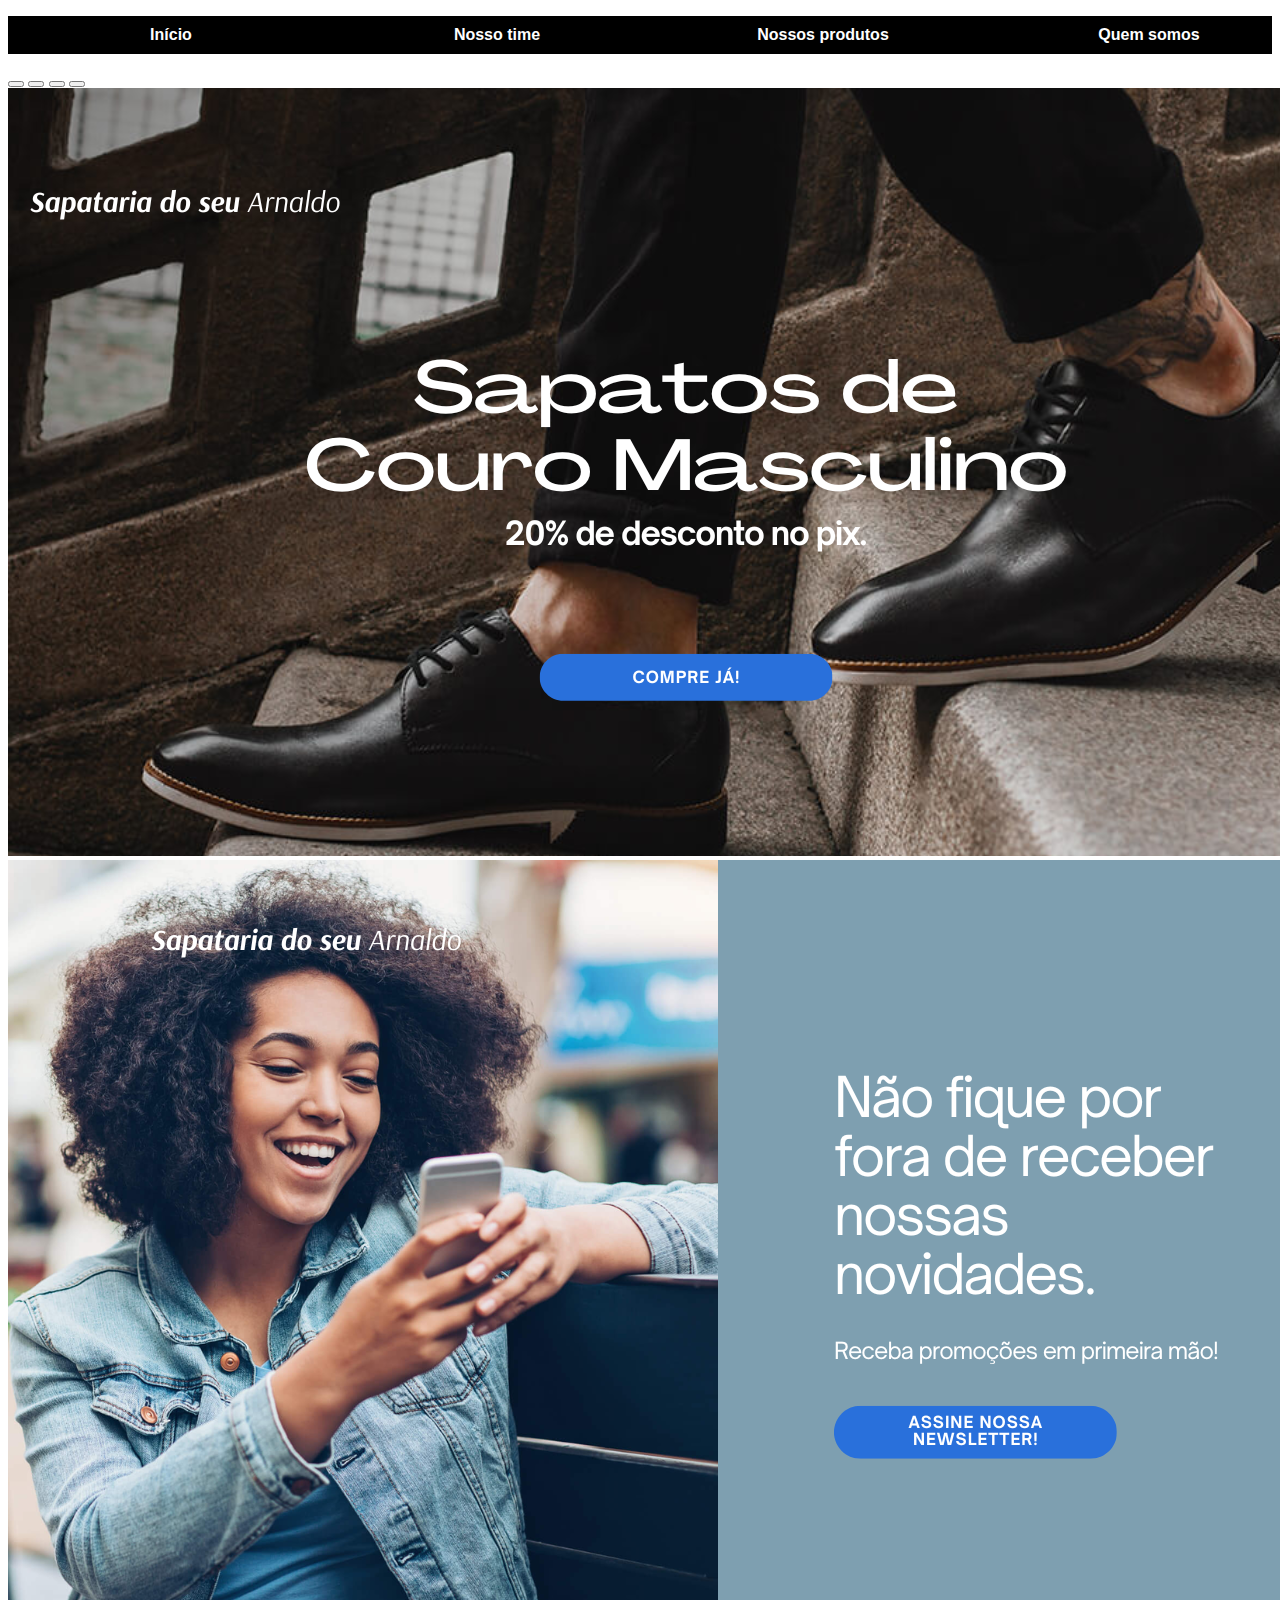
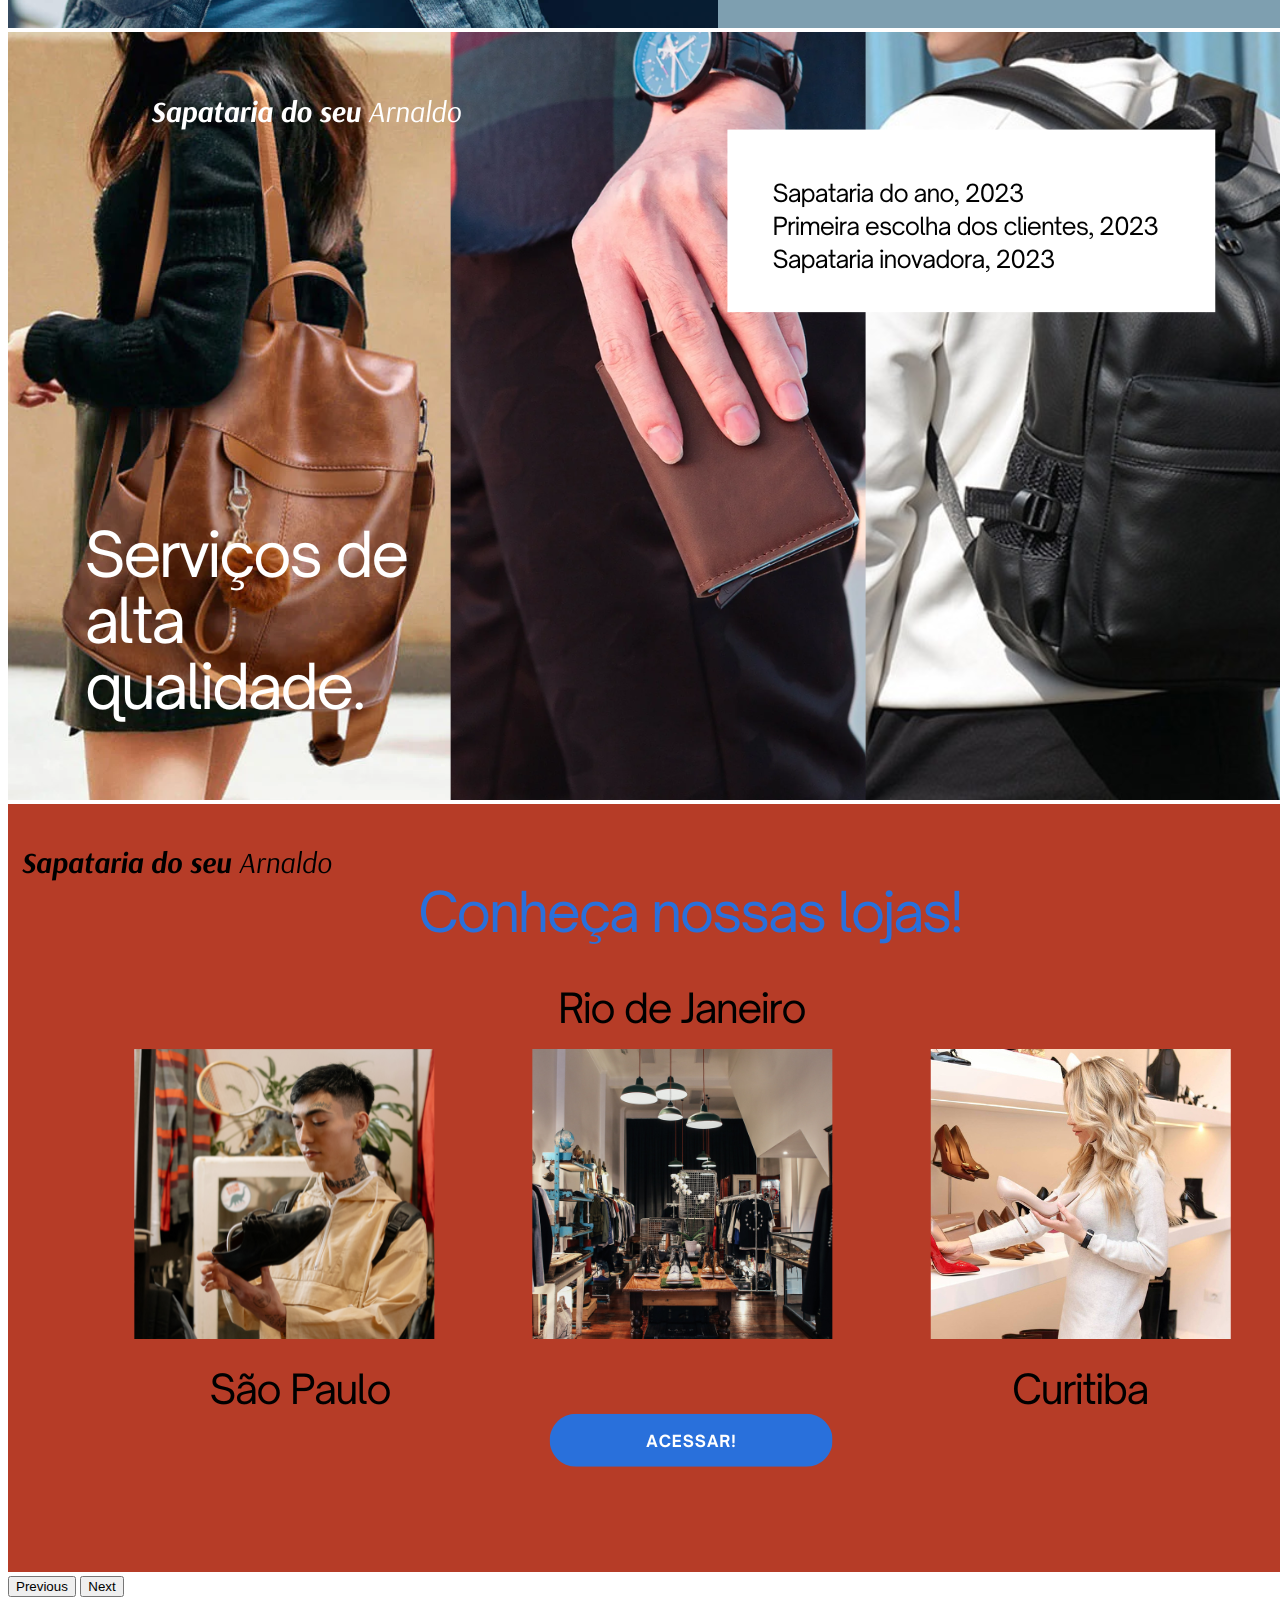
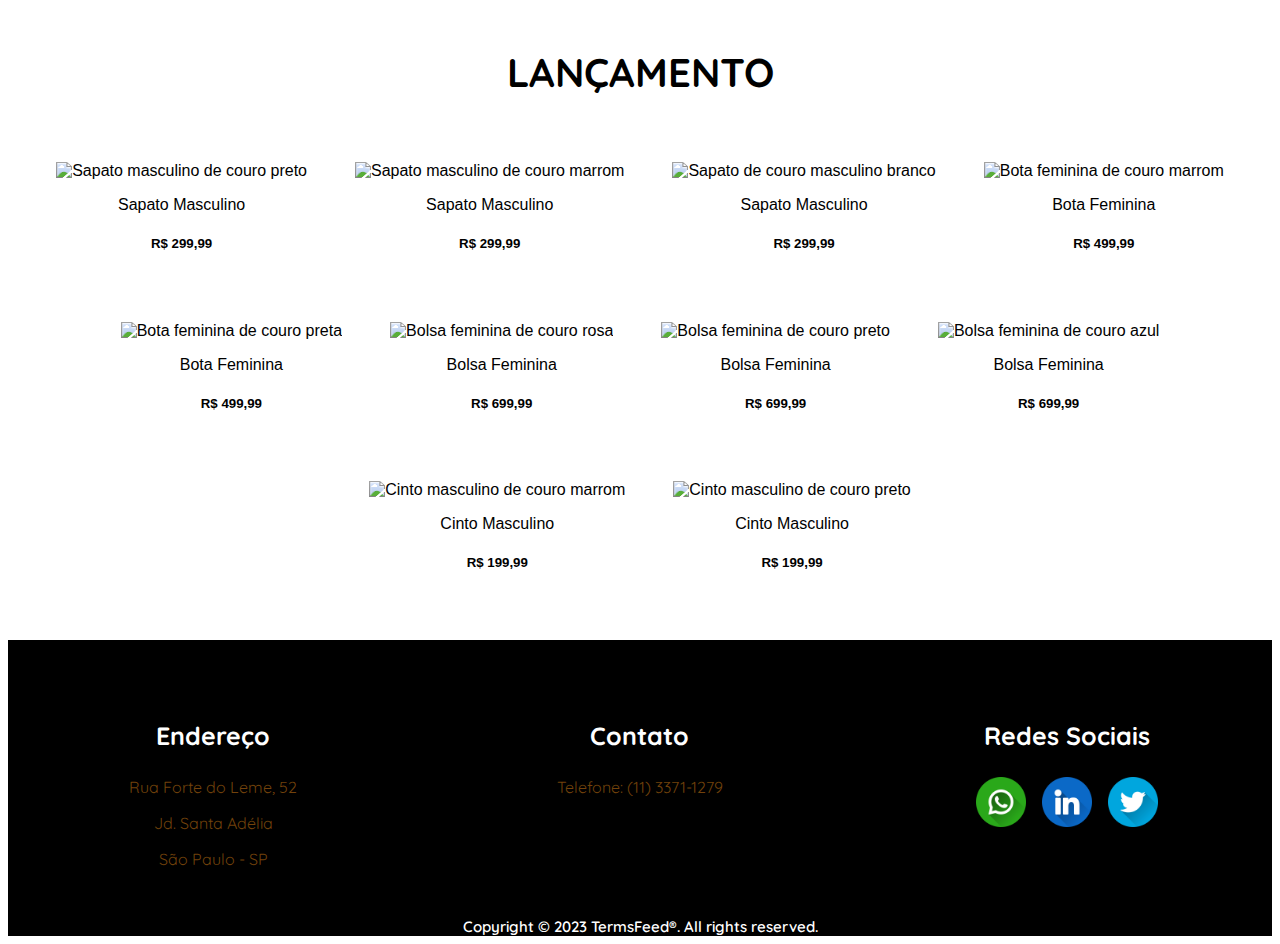
==== index.html @ aec7cbf8 "Finalizando o index" ====
<!DOCTYPE html>
<html lang="pt-br">
<head>
    <meta charset="utf-8">
    <meta name="viewport" content="width=device-width, initial-scale=1">
    <meta name="author" content="Mayara Franciele">
    <link rel="stylesheet" href="reset.css">
    <link rel="stylesheet" href="style.css">
    <link rel="preconnect" href="https://fonts.googleapis.com">
    <link rel="preconnect" href="https://fonts.gstatic.com" crossorigin>
    <link href="https://fonts.googleapis.com/css2?family=Quicksand:wght@400;600;700&display=swap" rel="stylesheet">
    <link href="https://cdn.jsdelivr.net/npm/bootstrap@5.3.0/dist/css/bootstrap.min.css" rel="stylesheet"
        integrity="sha384-9ndCyUaIbzAi2FUVXJi0CjmCapSmO7SnpJef0486qhLnuZ2cdeRhO02iuK6FUUVM" crossorigin="anonymous">
    <title>Sapataria do seu Arnaldo</title>
</head>

<body>
    <nav>
        <ul class="navbar container">
            <li class="items-menu">
                <a href="index.html" class="link-menu" data-test="index">Início</a>
            </li>
            <li class="items-menu">
                <a href="sobre-nos.html" class="link-menu" data-test="sobre-nos">Nosso time</a>
            </li>
            <li class="items-menu">
                <a href="catalogo.html" class="link-menu" data-test="catalogo">Nossos produtos</a>
            </li>
            <li class="items-menu">
                <a href="contato.html" class="link-menu" data-test="contato">Quem somos</a>
            </li>
        </ul>
    </nav>

    <div class="container">
        <div id="carouselExampleIndicators" class="carousel slide">
            <div class="carousel-indicators">
                <button type="button" data-bs-target="#carouselExampleIndicators" data-bs-slide-to="0" class="active"
                    aria-current="true" aria-label="Slide 1"></button>
                <button type="button" data-bs-target="#carouselExampleIndicators" data-bs-slide-to="1"
                    aria-label="Slide 2"></button>
                <button type="button" data-bs-target="#carouselExampleIndicators" data-bs-slide-to="2"
                    aria-label="Slide 3"></button>
                    <button type="button" data-bs-target="#carouselExampleIndicators" data-bs-slide-to="3"
                    aria-label="Slide 4"></button>
            </div>
            <div class="carousel-inner">
                <div class="carousel-item active">
                    <img src="./img/Slide1.png" class="d-block w-100" alt="...">
                </div>
                <div class="carousel-item">
                    <img src="./img/Slide2.png" class="d-block w-100" alt="...">
                </div>
                <div class="carousel-item">
                    <img src="./img/Slide3.png" class="d-block w-100" alt="...">
                </div>
                <div class="carousel-item">
                    <img src="./img/Slide4.png" class="d-block w-100" alt="...">
                </div>
            </div>
            <button class="carousel-control-prev" type="button" data-bs-target="#carouselExampleIndicators"
                data-bs-slide="prev">
                <span class="carousel-control-prev-icon" aria-hidden="true"></span>
                <span class="visually-hidden">Previous</span>
            </button>
            <button class="carousel-control-next" type="button" data-bs-target="#carouselExampleIndicators"
                data-bs-slide="next">
                <span class="carousel-control-next-icon" aria-hidden="true"></span>
                <span class="visually-hidden">Next</span>
            </button>
        </div>
    </div>

    <div class="title-products">
        <h2>LANÇAMENTO</h2>
    </div>

    <div class="products">
        <div class="pics-index">
            <img src="./img/oregon-shoe.avif" alt="Sapato masculino de couro preto">
            <p>Sapato Masculino</p>
            <h5> R$ 299,99 </h5>
        </div> <!-- div produtos -->

        <div class="pics-index">
            <img src="./img/brown-shoe.avif" alt="Sapato masculino de couro marrom">
            <p>Sapato Masculino</p>
            <h5> R$ 299,99 </h5>
        </div> <!-- div produtos -->

        <div class="pics-index">
            <img src="./img/white-shoe.avif" alt="Sapato de couro masculino branco">
            <p>Sapato Masculino</p>
            <h5> R$ 299,99 </h5>
        </div> <!-- div produtos -->

        <div class="pics-index">
            <img src="./img/brown-boot.avif" alt="Bota feminina de couro marrom">
            <p>Bota Feminina</p>
            <h5> R$ 499,99 </h5>
        </div> <!-- div produtos -->

        <div class="pics-index">
            <img src="./img/black-boot.avif" alt="Bota feminina de couro preta"> <!--sapatos até aqui-->
            <p>Bota Feminina</p>
            <h5> R$ 499,99 </h5>
        </div> <!-- div produtos -->

        <div class="pics-index">
            <img src="./img/pink-bag.webp" alt="Bolsa feminina de couro rosa"> <!--bolsas daqui em diante-->
            <p>Bolsa Feminina</p>
            <h5> R$ 699,99 </h5>
        </div> <!-- div fotos -->

        <div class="pics-index">
            <img src="./img/black-bag.webp" alt="Bolsa feminina de couro preto">
            <p>Bolsa Feminina</p>
            <h5> R$ 699,99 </h5>
        </div> <!-- div fotos -->

        <div class="pics-index">
            <img src="./img/blue-bag.webp" alt="Bolsa feminina de couro azul">
            <p>Bolsa Feminina</p>
            <h5> R$ 699,99 </h5>
        </div> <!-- div fotos -->

        <div class="pics-index">
            <img src="./img/brown-belt.jpg" alt="Cinto masculino de couro marrom"> <!--cintos daqui em diante-->
            <p>Cinto Masculino</p>
            <h5> R$ 199,99 </h5>
        </div> <!-- div fotos -->

        <div class="pics-index">
            <img src="./img/black-belt.webp" alt="Cinto masculino de couro preto">
            <p>Cinto Masculino</p>
            <h5> R$ 199,99 </h5>
        </div> <!-- div fotos -->
    </div> <!-- div dos produtos -->

    <footer>
        <div class="footer">
            <div>
                <h3> Endereço </h3>
                <p> Rua Forte do Leme, 52 </p>
                <p> Jd. Santa Adélia </p>
                <p> São Paulo - SP </p>
            </div>
            <div>
                <h3> Contato </h3>
                <p>Telefone: (11) 3371-1279 </p>
            </div>
            <div>
                <h3>Redes Sociais</h3>
                <div class="redes-sociais">
                    <a href="https://web.whatsapp.com/" target="_blank">
                        <img src="./img/wpp-icon.png" alt="icone do whatsApp" height="50">
                    </a>
                    <a href="https://br.linkedin.com/" target="_blank">
                        <img src="./img/linkedin-icon.png" alt="icone do linkedin" height="50">
                    </a>
                    <a href="https://twitter.com/" target="_blank">
                        <img src="./img/tt-icon.png" alt="icone do twitter" height="50">
                    </a>
                </div>
                
            </div>
        </div>
        <p class="copy"> Copyright © 2023 TermsFeed®. All rights reserved. </p>
    </footer>

    <script src="https://cdn.jsdelivr.net/npm/bootstrap@5.3.0/dist/js/bootstrap.bundle.min.js"
        integrity="sha384-geWF76RCwLtnZ8qwWowPQNguL3RmwHVBC9FhGdlKrxdiJJigb/j/68SIy3Te4Bkz"
        crossorigin="anonymous"></script>
</body>
</html>
---- style.css ----
:root{
    --cor-principal: #72420b;
}

body{
    box-sizing: border-box;
    background-color: #fff;
    font-family: 'Opens Sans', sans-serif;
    text-decoration: none; /* com esse comando eu posso tirar o sublinhado do link */
    list-style: none; /* com esse comando eu consigo tirar o pontinho do link */
}
/* página inicial */

.navbar{
    display: flex;
    font-size: 1rem;
    gap: 5rem;
    flex-wrap: wrap;
}

nav{
    background-color: #000;
}

.navbar a{
    color: #fff;
    font-weight: 700;
    transition: 0.3s;
    text-decoration: none;
}

.navbar a:hover{
    color: var(--cor-principal);
}

.items-menu{
    padding: 0;
    display: flex;
    align-items: center;
    justify-content: center;
    flex: 1 1 100px;
}

.link-menu{
    display: block;
    padding: 10px;
}

.title-products h2{
    font-size: 40px;
    margin-top: 50px;
    text-align: center;
    font-family: 'Quicksand', sans-serif;
}

.banner button{
    background-color: var(--cor-principal);
    padding: 1rem 3rem 1rem;
    border-radius: 5px;
    color:#ffffff;
    font-size: 1rem;
    cursor: pointer;
    transition: 0.3s;
}

.banner button:hover{
    background-color:var(--cor-principal);
    transform: scaleY(1.2);
}

section h2{
    align-items: center;
    text-align: center;
    font-size: 2rem;
}

.products{
    display:flex;
    justify-content: center;
    flex-wrap: wrap;
    gap: 3rem;
    padding-top: 2rem;
    text-align: center;
}

.pics-index img{
    width: 200px;
    height: auto;
    transition: 0.35s ease;
    cursor: pointer;
}

.pics-index img:hover{
    transform: scale(0.9) translateY(5px);
}
/* rodape da página inicial */
.footer{
    display: grid;
    grid-template-columns: repeat(3, 2fr);
    text-align: center;
    justify-content: space-around;
    gap: 5rem;
    background-color: #000;
    padding: 2rem;
    margin-top: 3rem;
    display: grid;
    font-family: 'Quicksand', sans-serif;
}

.footer h3{
    color:#fff;
    font-size: 25px;
    margin-bottom: 1.6rem;
    margin-top: 3rem;
    font-family: 'Quicksand', sans-serif;
}

.footer p{
    color: #72420b;
}

.redes-sociais{
    display: flex;
    align-items: inherit;
    gap: 1rem;
    justify-content: center;
    cursor: pointer;
}

.copy{
    font-size: 15px;
    font-weight: 600;
    color: #fff;
    text-align: center;
    background-color: #000;
    font-family: 'Quicksand', sans-serif;
    margin: 0%;
}

/* página sobre nós */
.title-about-us{
    margin: 5px 5px 5px 30px;
    font-size: 35px;
    padding: 30px 30px;
    font-family: 'Quicksand', sans-serif;
}

.subtitle-about-us{
    margin: 5px 5px 5px 5px;
    font-size: 20px;
    padding: 30px 30px;
    font-family: 'Quicksand', sans-serif;
}

.title-arnaldo{
    margin: 10px 10px 10px 30px;
    font-size: 35px;
    padding: 30px 30px;
    text-align: center;
    font-family: 'Quicksand', sans-serif;
}

.subtitle-arnaldo{
    margin: 10px 10px 10px 10px;
    font-size: 20px;
    padding: 30px 30px;
    font-family: 'Quicksand', sans-serif;
}

/* .profile-arnaldo{
    border-radius: 50%;
    margin-top: 50px;
} */

.store-photo{
    border-radius: 4%;
}
/* Com o main eu posso mudar o fundo da página sobre nós sem alterar o texto e imagem */
main{
    padding: 50px 0px;
    display: flex;
    justify-content: space-around;
}

section,
aside{
    width: 45%;
}

section header{
    padding: 5px;
    text-align: center;
}

section div{
    padding: 5px;
    text-align: center;
}

aside header{
    padding: 5px;
    text-align: center;
}

aside div{
    padding: 5px;
    text-align: center;
}
/* página de contato */
.contact-form{
    font-family: 'Quicksand', sans-serif;
    position: relative;
    display: flex;
    justify-content: center;
    align-items: center;
    width: 50%;
    height: 100%;
    padding: 5px 100px;
    margin-top: 80px;
}

 .right{
     margin-top: 150px;
     margin-right: 50px;
} 

.left{
    margin-bottom: 150px;
}

.left h2{
    margin-bottom: 1rem;
}

.hour p{
    font-size: 20px;
    font-family: 'Quicksand', sans-serif;
    margin-top: 5px;  
}

.hour h2{
  margin-top: 8px;  
  position:relative;
  padding-bottom: 10px;
  margin-bottom: 10px;
  font-size: 25px;
  font-family: 'Quicksand', sans-serif;
}



.social-media img{
    cursor: pointer;
}

.newsletter{
    background-color: #EFF2F7;
}

.newsletter h1{
    font-family: 'Quicksand', sans-serif;
    font-size: 50px;
    text-align: center;
    padding-top: 1rem;
}

.newsletter h3{
    font-family: 'Quicksand', sans-serif;
    font-size: 30px;
    text-align: center;
}

.newsletter p{
    font-family: 'Quicksand', sans-serif;
    font-size: 10px;
    text-align: center;
    padding-bottom: 1rem;
}

.btn-newsletter{
    background-color:  var(--cor-principal);
    cursor: pointer;
    outline: none;
    border: none;
    color: #fff;
    transition: .3s;
    border-radius: 20px;
    width: 5%;
    height: 3%;
}

.btn-newsletter:hover{
    background-color:#b1aba4;
}

.field-news{
    width: 10%;
    height: 3%;
    border: 2px solid color black;
    background-color: color white;
    margin-left: 43%;
    margin-top: 10px;
    margin-bottom: 10px;
}

.field{
    width: 100%;
    padding: 0.5rem 1rem;
    outline: none;
    border: 2px solid rgba(0, 0, 0, 0);
    background-color: rgba(230, 230, 230, 0.6);
    font-size: 1.1rem;
    margin-bottom: 22px;
    transition: .3s;
}

.field:hover{
    background-color: rgba(0, 0, 0, 0.1);
}

.field:focus{
    background-color: #fff;
    border: 2px solid rgba(30, 85, 250, 0.47);
}

.area{
    min-height: 150px;
    width: 100%;
    padding: 0.5rem 1rem;
    outline: none;
    border: 2px solid rgba(0, 0, 0, 0);
    background-color: rgba(230, 230, 230, 0.6);
    font-size: 1.1rem;
    margin-bottom: 22px;
}

.button{
    width: 100%;
    padding: 0.5rem 1rem;
    font-size: 1.1rem;
    background-color:  var(--cor-principal);
    cursor: pointer;
    outline: none;
    border: none;
    color: #fff;
    transition: .3s;
    border-radius: 20px;
}
/* o hover ativa estilos em um elemento */
.button:hover{
    background-color:#b1aba4;
}
/* página de catálogo */
.catalog-title{
    font-size: 25px;
    font-family: 'Quicksand', sans-serif;
    display: block;
    margin-top: 150px;
    width: 100%;
    text-align: center;
}

.catalog-products{
    align-items: center;
    display: flex;
    justify-content: center;
    margin: 0 auto;
    max-width: 1300px;
    width: 100%;
    flex-wrap: wrap;
    justify-content: space-between;
}

.catalog-img{
    width: 100%;
    align-items: center;
    display: flex;
    justify-content: center;
    max-width: 200px;
    position: relative;
}

.catalog-info{
    position: relative;
    width: 100%;
}

.price{
    align-items: center;
    border-top: 1px solid border;
    display: flex;
    justify-content: space-between;
    padding: 15px;
}

.price del{
    color: #ccc;
    font-size: 18px;
}

ins{
    color: #ff6100;
    text-decoration: none;
    font-size: 18px;
}

.catalog-description{
    font-family: 'Quicksand', sans-serif;
}

/* responsividade */
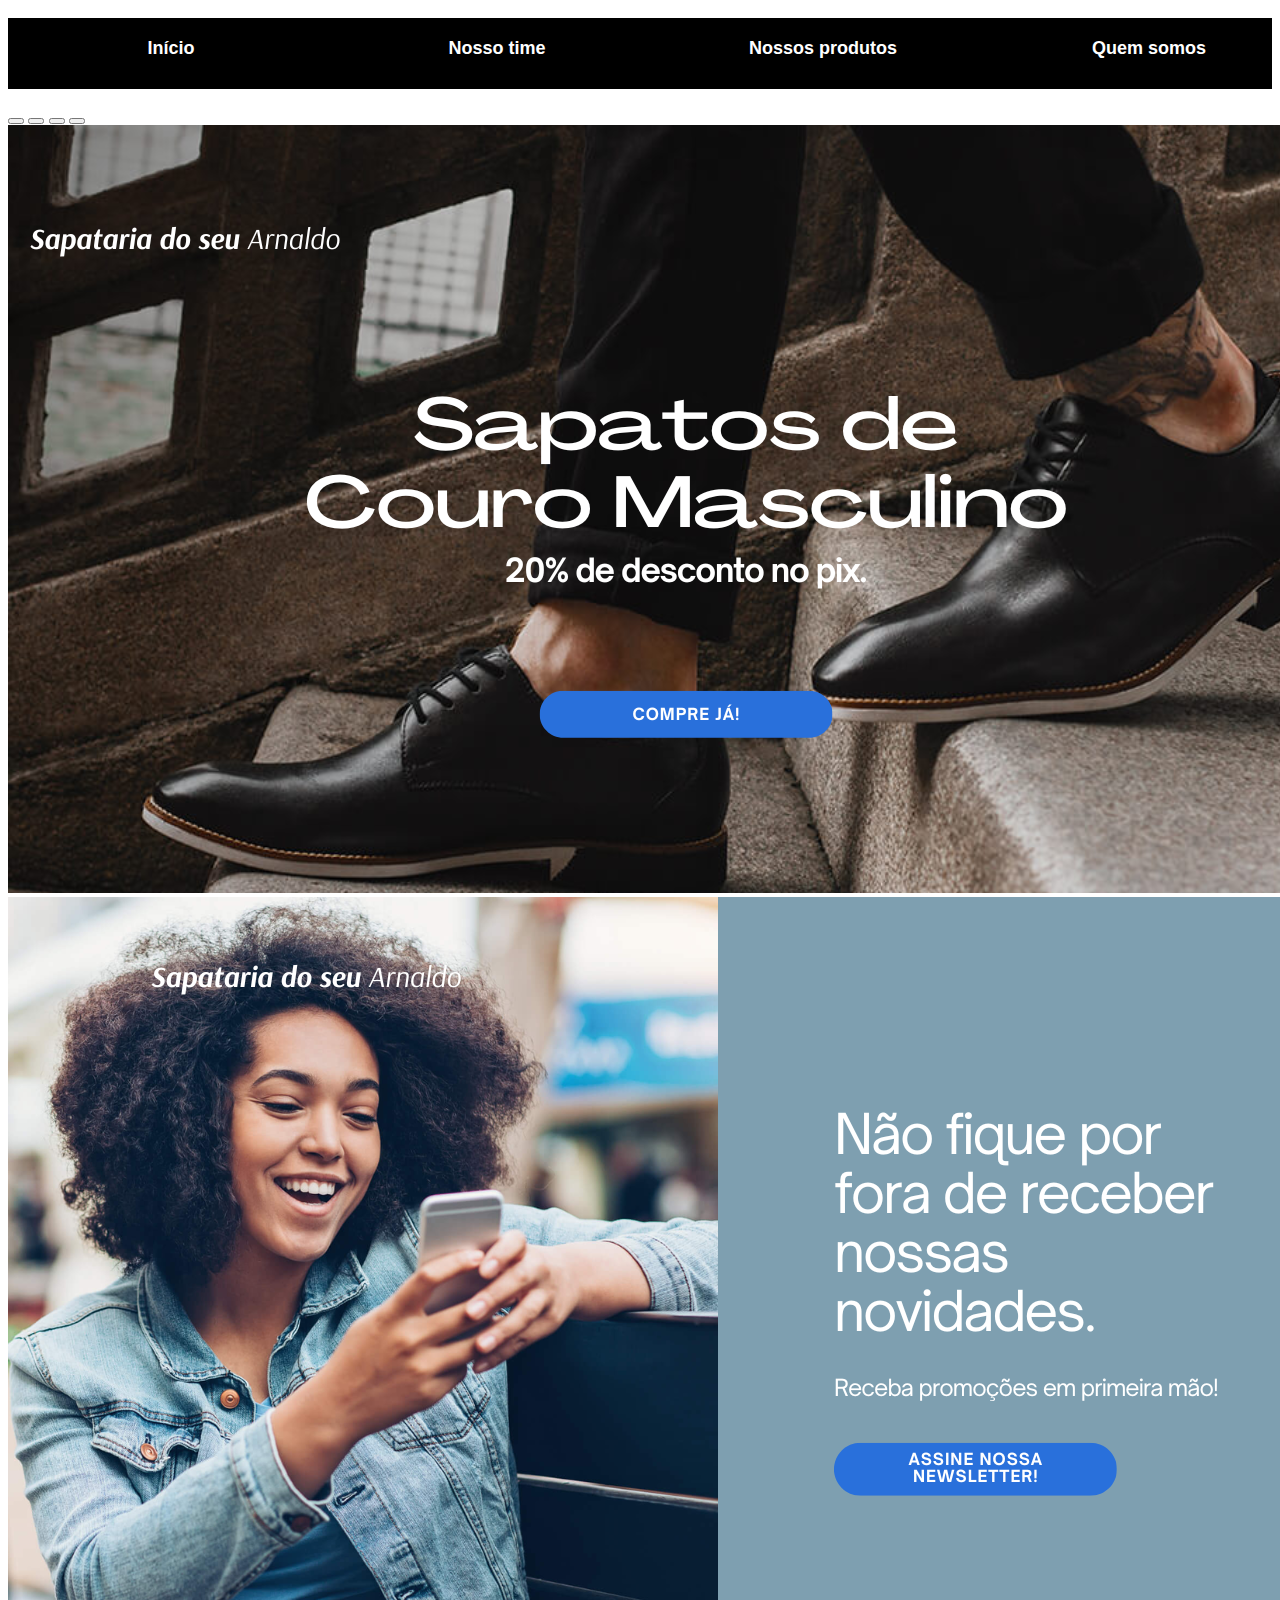
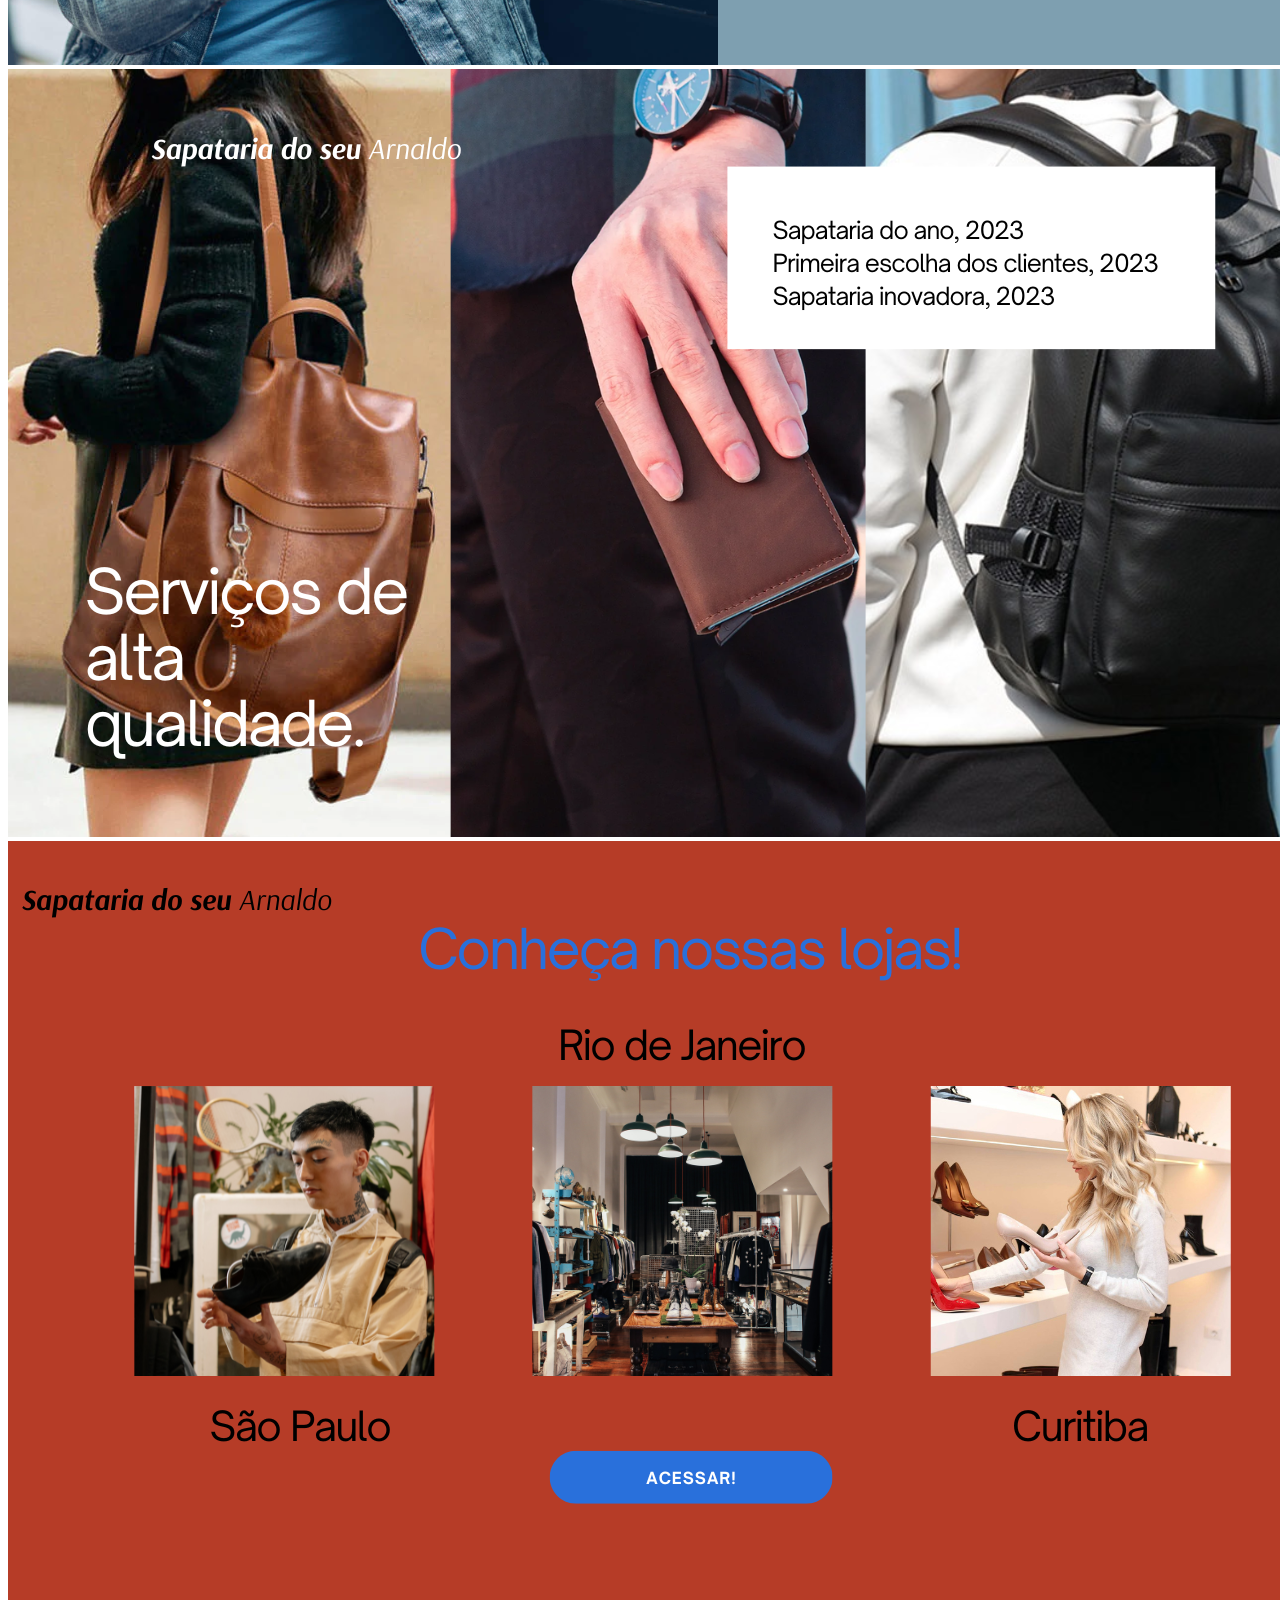
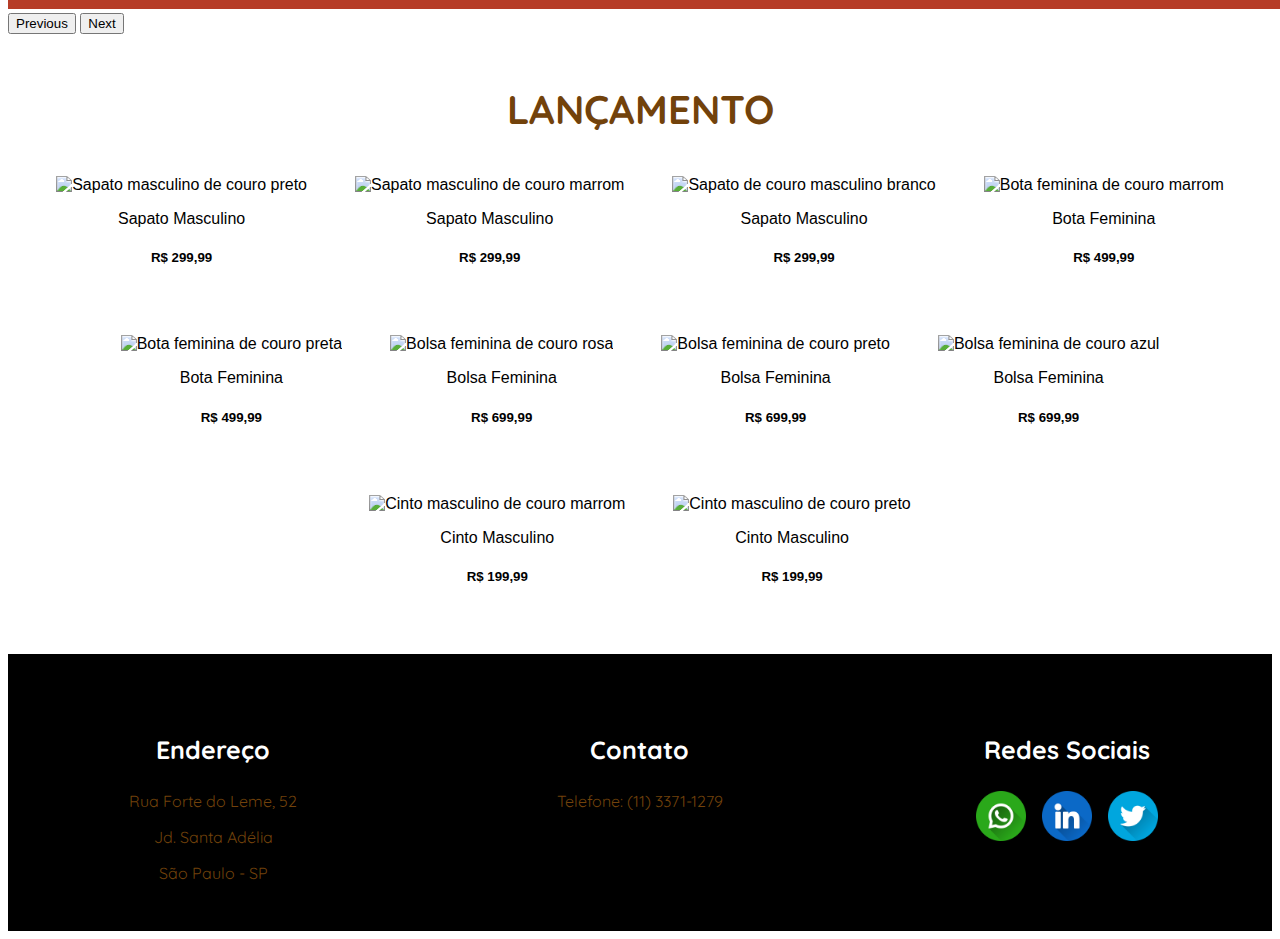
==== commit eb8f11c1: "Finalizando o projeto" ====
--- a/index.html
+++ b/index.html
@@ -162,10 +162,8 @@
                         <img src="./img/tt-icon.png" alt="icone do twitter" height="50">
                     </a>
                 </div>
-                
             </div>
         </div>
-        <p class="copy"> Copyright © 2023 TermsFeed®. All rights reserved. </p>
     </footer>
 
     <script src="https://cdn.jsdelivr.net/npm/bootstrap@5.3.0/dist/js/bootstrap.bundle.min.js"
--- a/style.css
+++ b/style.css
@@ -14,9 +14,11 @@
 
 .navbar{
     display: flex;
-    font-size: 1rem;
+    font-size: 18px;
     gap: 5rem;
     flex-wrap: wrap;
+    background-color: #000;
+
 }
 
 nav{
@@ -44,7 +46,7 @@
 
 .link-menu{
     display: block;
-    padding: 10px;
+    padding: 20px 0 30px 0;
 }
 
 .title-products h2{
@@ -127,131 +129,74 @@
     justify-content: center;
     cursor: pointer;
 }
-
-.copy{
-    font-size: 15px;
-    font-weight: 600;
-    color: #fff;
-    text-align: center;
-    background-color: #000;
-    font-family: 'Quicksand', sans-serif;
-    margin: 0%;
-}
-
 /* página sobre nós */
-.title-about-us{
-    margin: 5px 5px 5px 30px;
-    font-size: 35px;
-    padding: 30px 30px;
-    font-family: 'Quicksand', sans-serif;
-}
-
-.subtitle-about-us{
-    margin: 5px 5px 5px 5px;
+#title-time{
+    font-size: 40px;
+    text-align: center;
+    margin-top: 30px;
+    font-family: 'Mukta', sans-serif;
+    font-weight: 700;
+    color: #72420b;
+}
+
+.time img{
+    border-radius: 50%;
+    margin: 40px 0  0 110px;
+}
+
+.time h3{
+    margin: 20px 0 0 220px;
+    font-family: 'Mukta', sans-serif;
     font-size: 20px;
-    padding: 30px 30px;
-    font-family: 'Quicksand', sans-serif;
-}
-
-.title-arnaldo{
-    margin: 10px 10px 10px 30px;
-    font-size: 35px;
-    padding: 30px 30px;
-    text-align: center;
-    font-family: 'Quicksand', sans-serif;
-}
-
-.subtitle-arnaldo{
-    margin: 10px 10px 10px 10px;
+}
+
+.time h6{
+    color: #b1aba4;
+    font-family: 'Mukta', sans-serif;
+    margin: 20px 0 0 220px;
+}
+
+.time div{
+    display: inline-block;
+}
+/* página de contato */
+main h1{
+    font-size: 40px;
+    text-align: center;
+    margin-top: 30px;
+    font-family: 'Mukta', sans-serif;
+    font-weight: 700;
+    color: #72420b;
+}
+
+main p{
+    text-align: center;
+    margin-top: 10px;
+    font-style: italic;
+    color: #b1aba4;
+}
+
+main img{
+    border-radius: 50%;
+    margin: 30px 0 0 70px;
+}
+
+main div{
+    display: inline-block;
+    width: 40%;
+    margin: 10px 5px 20px 40px;
+}
+
+div h2{
+    color: #72420b;
+    font-size: 40px;
+    font-weight: 700;
+    margin-bottom: 10px;
+}
+
+div h6{
+    font-weight: 500;
     font-size: 20px;
-    padding: 30px 30px;
-    font-family: 'Quicksand', sans-serif;
-}
-
-/* .profile-arnaldo{
-    border-radius: 50%;
-    margin-top: 50px;
-} */
-
-.store-photo{
-    border-radius: 4%;
-}
-/* Com o main eu posso mudar o fundo da página sobre nós sem alterar o texto e imagem */
-main{
-    padding: 50px 0px;
-    display: flex;
-    justify-content: space-around;
-}
-
-section,
-aside{
-    width: 45%;
-}
-
-section header{
-    padding: 5px;
-    text-align: center;
-}
-
-section div{
-    padding: 5px;
-    text-align: center;
-}
-
-aside header{
-    padding: 5px;
-    text-align: center;
-}
-
-aside div{
-    padding: 5px;
-    text-align: center;
-}
-/* página de contato */
-.contact-form{
-    font-family: 'Quicksand', sans-serif;
-    position: relative;
-    display: flex;
-    justify-content: center;
-    align-items: center;
-    width: 50%;
-    height: 100%;
-    padding: 5px 100px;
-    margin-top: 80px;
-}
-
- .right{
-     margin-top: 150px;
-     margin-right: 50px;
-} 
-
-.left{
-    margin-bottom: 150px;
-}
-
-.left h2{
-    margin-bottom: 1rem;
-}
-
-.hour p{
-    font-size: 20px;
-    font-family: 'Quicksand', sans-serif;
-    margin-top: 5px;  
-}
-
-.hour h2{
-  margin-top: 8px;  
-  position:relative;
-  padding-bottom: 10px;
-  margin-bottom: 10px;
-  font-size: 25px;
-  font-family: 'Quicksand', sans-serif;
-}
-
-
-
-.social-media img{
-    cursor: pointer;
 }
 
 .newsletter{
@@ -409,4 +354,4 @@
     font-family: 'Quicksand', sans-serif;
 }
 
-/* responsividade */ 
+
